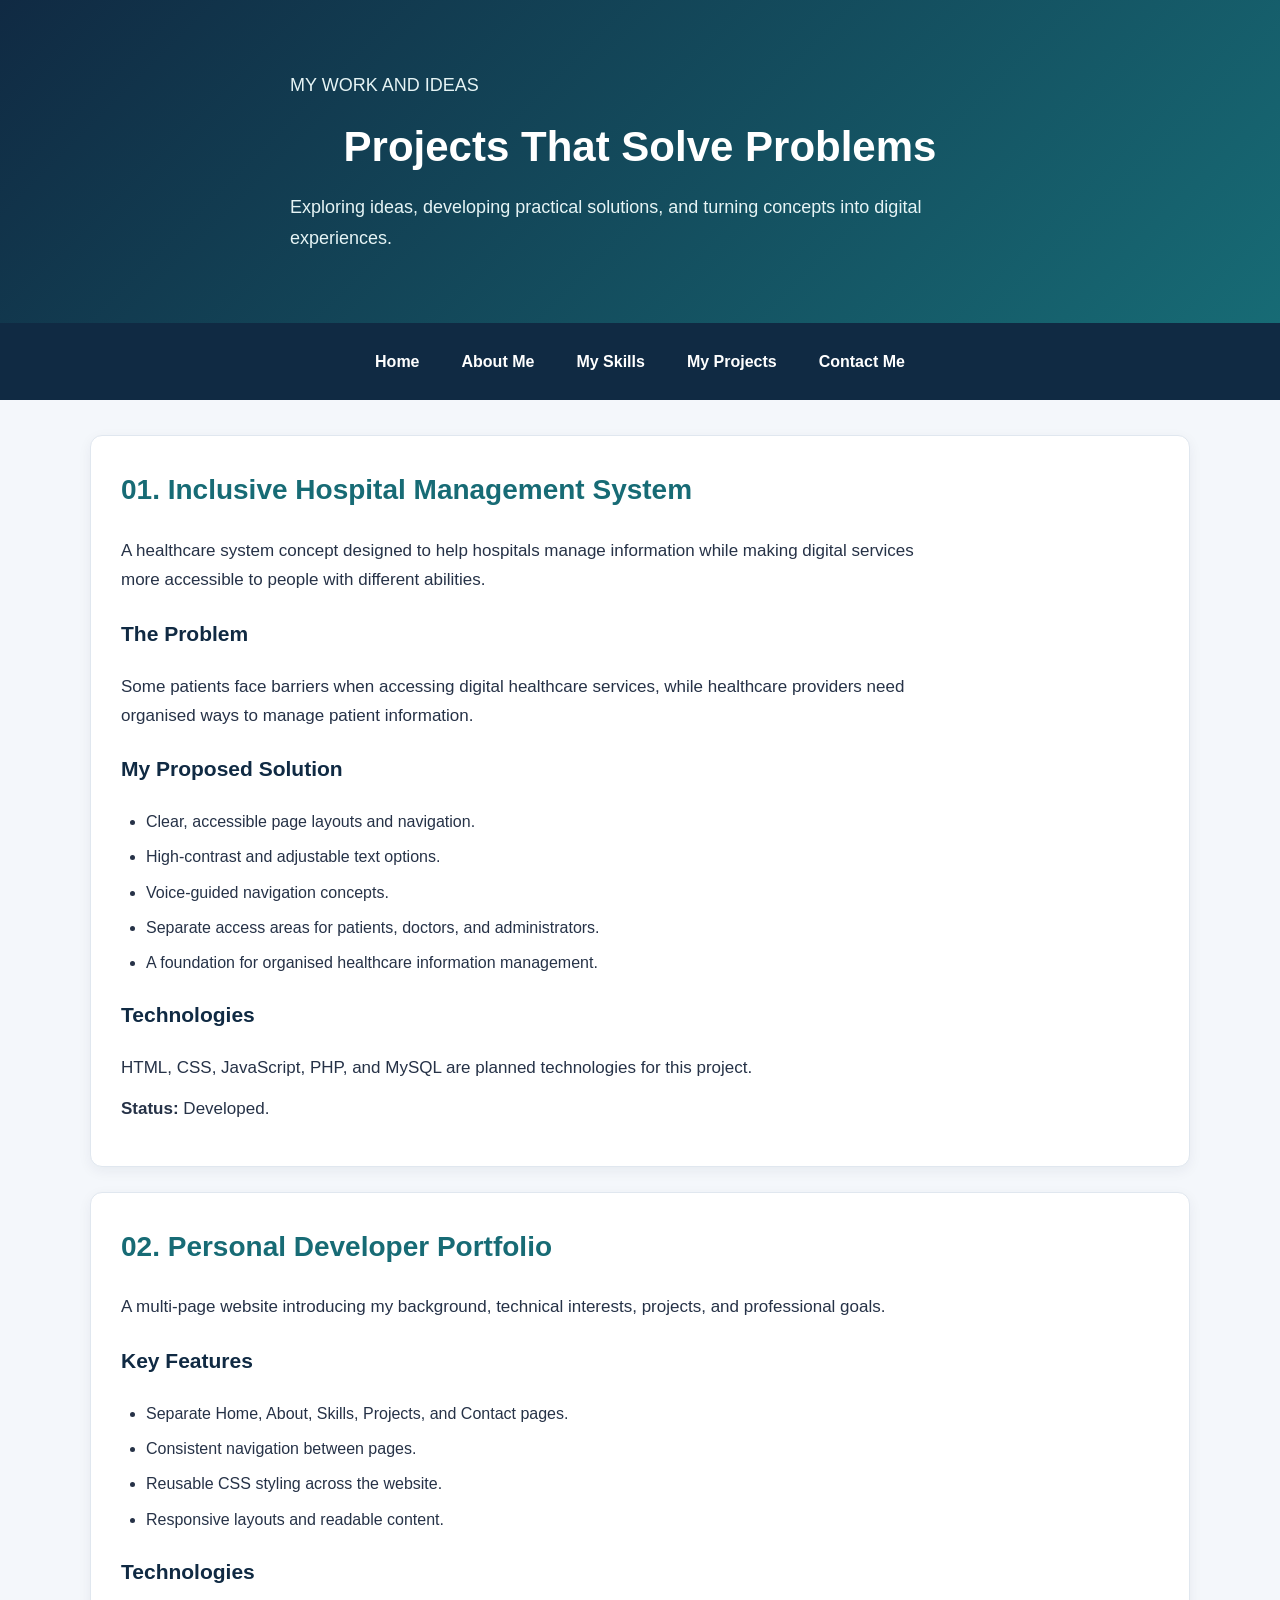
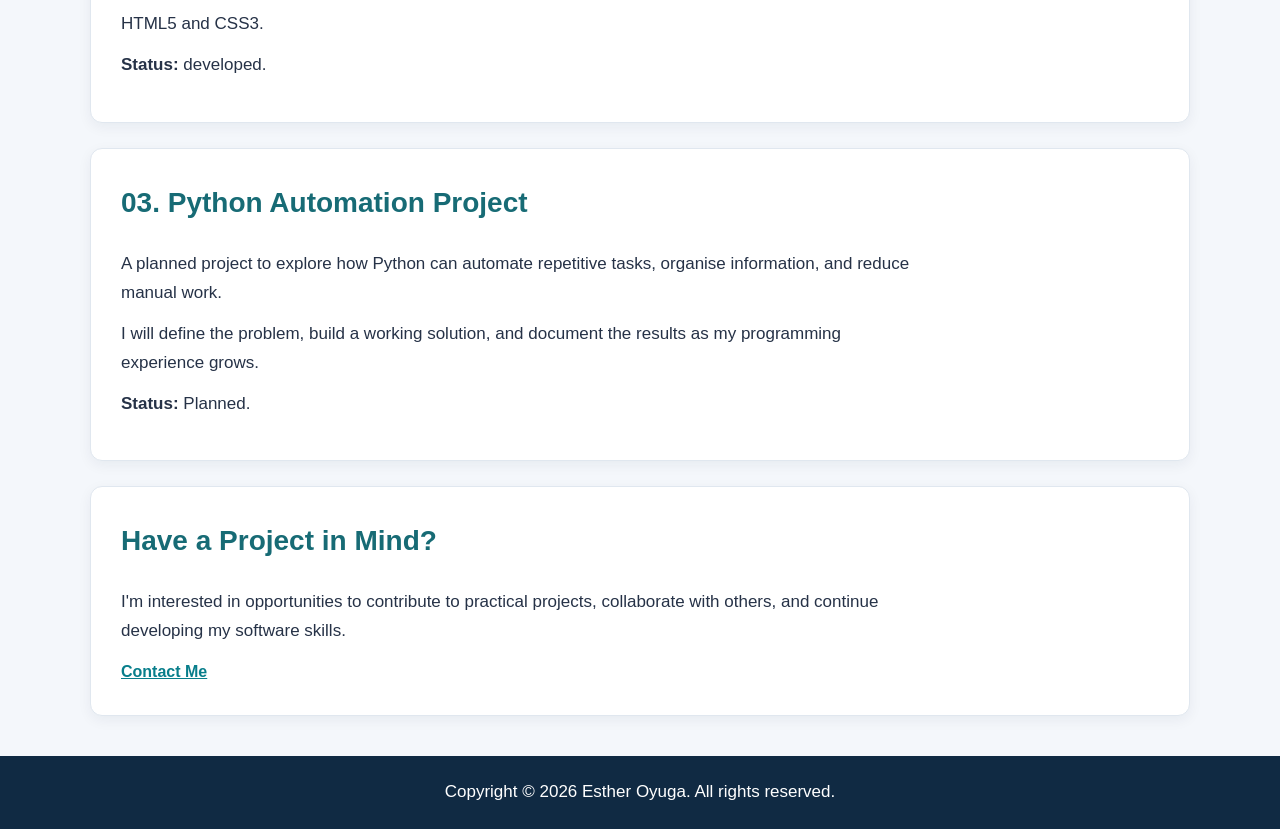
==== projects.html @ 9458ebd8 "Add files via upload" ====
<!DOCTYPE html>
<html lang="en">
<head>
    <meta charset="UTF-8">
    <meta name="viewport" content="width=device-width, initial-scale=1.0">

    <title>My Projects | Esther Oyuga</title>
    <meta name="description" content="Explore Esther Oyuga's web development projects, including an inclusive hospital management system concept and a personal portfolio.">

    <link rel="stylesheet" href="style.css">
</head>
<body>

    <header>
        <p>MY WORK AND IDEAS</p>
        <h1>Projects That Solve Problems</h1>
        <p>
            Exploring ideas, developing practical solutions,
            and turning concepts into digital experiences.
        </p>
    </header>

    <nav>
        <a href="portfolio-index.html">Home</a>
        <a href="about.html">About Me</a>
        <a href="skills.html">My Skills</a>
        <a href="projects.html">My Projects</a>
        <a href="contact.html">Contact Me</a>
    </nav>

    <main>

        <section id="hospital-project">
            <h2>01. Inclusive Hospital Management System</h2>

            <p>
                A healthcare system concept designed to help hospitals
                manage information while making digital services more
                accessible to people with different abilities.
            </p>

            <h3>The Problem</h3>
            <p>
                Some patients face barriers when accessing digital
                healthcare services, while healthcare providers need
                organised ways to manage patient information.
            </p>

            <h3>My Proposed Solution</h3>
            <ul>
                <li>Clear, accessible page layouts and navigation.</li>
                <li>High-contrast and adjustable text options.</li>
                <li>Voice-guided navigation concepts.</li>
                <li>Separate access areas for patients, doctors, and administrators.</li>
                <li>A foundation for organised healthcare information management.</li>
            </ul>

            <h3>Technologies</h3>
            <p>HTML, CSS, JavaScript, PHP, and MySQL are planned technologies for this project.</p>

            <p><strong>Status:</strong> Developed.</p>
        </section>

        <section id="portfolio-project">
            <h2>02. Personal Developer Portfolio</h2>

            <p>
                A multi-page website introducing my background,
                technical interests, projects, and professional goals.
            </p>

            <h3>Key Features</h3>
            <ul>
                <li>Separate Home, About, Skills, Projects, and Contact pages.</li>
                <li>Consistent navigation between pages.</li>
                <li>Reusable CSS styling across the website.</li>
                <li>Responsive layouts and readable content.</li>
            </ul>

            <h3>Technologies</h3>
            <p>HTML5 and CSS3.</p>

            <p><strong>Status:</strong> developed.</p>
        </section>

        <section id="future-projects">
            <h2>03. Python Automation Project</h2>

            <p>
                A planned project to explore how Python can automate
                repetitive tasks, organise information, and reduce
                manual work.
            </p>

            <p>
                I will define the problem, build a working solution,
                and document the results as my programming experience grows.
            </p>

            <p><strong>Status:</strong> Planned.</p>
        </section>

        <section id="collaboration">
            <h2>Have a Project in Mind?</h2>

            <p>
                I'm interested in opportunities to contribute to
                practical projects, collaborate with others, and
                continue developing my software skills.
            </p>

            <a href="contact.html">Contact Me</a>
        </section>

    </main>

    <footer>
        <p>Copyright &copy; 2026 Esther Oyuga. All rights reserved.</p>
    </footer>

</body>
</html>
---- style.css ----
/* 1. General page styling */
* {
    box-sizing: border-box;
}

body {
    margin: 0;
    font-family: Arial, Helvetica, sans-serif;
    background-color: #f4f7fb;
    color: #263247;
    line-height: 1.7;
}

/* 2. Header and welcome section */
header {
    background: linear-gradient(135deg, #102a43, #176b75);
    color: white;
    text-align: center;
    padding: 60px 20px;
}

header h1 {
    color: white;
    font-size: 42px;
    margin: 10px 0;
}

header p {
    color: #e6f4f5;
    font-size: 18px;
    max-width: 700px;
    margin: 10px auto;
}

#welcome {
    color: white;
}

/* 3. Navigation bar */
#links,
nav {
    display: flex;
    justify-content: center;
    align-items: center;
    flex-wrap: wrap;
    gap: 10px;
    background-color: #102a43;
    padding: 15px;
}

nav a {
    color: white;
    text-decoration: none;
    font-weight: bold;
    padding: 10px 16px;
    margin: 0;
    border-radius: 6px;
    transition: background-color 0.3s ease;
}

nav a:hover {
    background-color: #176b75;
    color: white;
    text-decoration: none;
}

/* 4. Main content */
main {
    width: 90%;
    max-width: 1100px;
    margin: 35px auto;
}

section {
    background-color: white;
    border: 1px solid #e0e7ef;
    border-radius: 12px;
    margin: 25px 0;
    padding: 30px;
    box-shadow: 0 4px 14px rgba(16, 42, 67, 0.06);
}

h2 {
    color: #176b75;
    font-size: 28px;
    text-align: left;
    margin-top: 0;
}

h3 {
    color: #102a43;
    font-size: 21px;
}

p {
    font-size: 17px;
    max-width: 800px;
    margin: 12px 0;
    padding: 0;
    height: auto;
    text-align: left;
}

ul {
    padding-left: 25px;
}

li {
    margin-bottom: 8px;
}

/* 5. Links and buttons */
a {
    color: #087e8b;
    font-weight: bold;
}

main a:hover {
    color: #102a43;
}

header a,
button {
    display: inline-block;
    background-color: #16a6a1;
    color: white;
    text-decoration: none;
    font-weight: bold;
    padding: 12px 20px;
    margin: 10px 6px;
    border: none;
    border-radius: 7px;
    cursor: pointer;
    transition: background-color 0.3s ease,
                transform 0.3s ease;
}

header a:hover,
button:hover {
    background-color: #087e8b;
    color: white;
    text-decoration: none;
    transform: translateY(-2px);
}

/* 6. Project boxes */
.box {
    background-color: #edf8f8;
    border: 1px solid #c6e8e7;
    border-radius: 10px;
    padding: 22px;
    margin: 18px 0;
}

/* 7. Contact form */
form {
    max-width: 650px;
}

label {
    display: block;
    font-weight: bold;
    margin-top: 18px;
    margin-bottom: 6px;
}

input,
textarea {
    display: block;
    width: 100%;
    padding: 12px;
    font: inherit;
    border: 1px solid #bdcbd8;
    border-radius: 6px;
    background-color: #fff;
}

input:focus,
textarea:focus {
    outline: 2px solid #16a6a1;
    border-color: #087e8b;
}

/* 8. Footer */
footer {
    background-color: #102a43;
    color: white;
    text-align: center;
    padding: 22px;
    margin-top: 40px;
}

footer p {
    color: white;
    max-width: none;
    margin: 0;
    text-align: center;
}

/* 9. Smaller screens, including phones */
@media (max-width: 600px) {
    header {
        padding: 40px 15px;
    }

    header h1 {
        font-size: 32px;
    }

    main {
        width: 94%;
        margin: 20px auto;
    }

    section {
        padding: 20px;
    }

    h2 {
        font-size: 24px;
    }

    nav {
        gap: 5px;
    }

    nav a {
        padding: 9px 10px;
    }
}

/* HOMEPAGE HERO SECTION */
.hero {
    display: flex;
    justify-content: space-between;
    align-items: center;
    gap: 40px;
    background: linear-gradient(135deg, #102a43, #087e8b);
    color: white;
    padding: 60px 8%;
    min-height: 450px;
    overflow: hidden;
    flex-direction: row;
}

/* INTRODUCTION ON THE LEFT */
.hero-text {
    flex: 1;
    min-width: 0;
}

.hero-text h1 {
    color: white;
    font-size: 42px;
    text-align: left;
    margin: 15px 0;
}

.hero-text p {
    color: #e6f4f5;
    font-size: 18px;
    max-width: 550px;
    width: 100%;
    height: auto;
    padding: 0;
    margin: 15px 0;
    text-align: left;
}

.hero-text a {
    display: inline-block;
    background-color: #16a6a1;
    color: white;
    text-decoration: none;
    padding: 12px 20px;
    margin: 12px 8px 0 0;
    border-radius: 8px;
    transition: background-color 0.3s ease,
                transform 0.3s ease;
}

.hero-text a:hover {
    background-color: #20c5bd;
    color: #102a43;
    transform: translateY(-3px);
}

/* YOUR PHOTO ON THE RIGHT */
.hero-image {
    flex: 1;
    display: flex;
    justify-content: center;
    align-items: center;
    min-width: 0;
}

.hero-image img {
    width: 100%;
    max-width: 380px;
    height: 350px;
    object-fit: cover;
    object-position: center;
    border-radius: 45% 45% 20px 20px;
    border: 5px solid #16a6a1;
    box-shadow: 0 0 30px rgba(22, 166, 161, 0.4);
}

/* MOBILE PHONE LAYOUT */
@media (max-width: 700px) {
    .hero {
        flex-direction: column;
        text-align: center;
        padding: 40px 6%;
        gap: 25px;
    }

    .hero-text h1 {
        font-size: 32px;
        text-align: center;
    }

    .hero-text p {
        text-align: center;
    }

    .hero-image img {
        max-width: 280px;
        height: 300px;
    }

}

/* SKILLS HIGHLIGHTS SECTION */
#skills-preview {
    text-align: center;
}

#skills-preview h2 {
    text-align: center;
    font-size: 30px;
    margin-bottom: 10px;
}

#skills-preview > p {
    margin: 0 auto 30px;
    text-align: center;
}

/* Arrange the skill cards */
.skills-container {
    display: flex;
    justify-content: center;
    align-items: stretch;
    flex-wrap: wrap;
    gap: 20px;
}

/* Individual skill cards */
.skill-card {
    flex: 1 1 200px;
    max-width: 250px;
    background-color: #edf8f8;
    border: 1px solid #c6e8e7;
    border-radius: 12px;
    padding: 22px;
    text-align: center;
    transition: transform 0.3s ease,
                box-shadow 0.3s ease;
}

/* Hover effect */
.skill-card:hover {
    transform: translateY(-6px);
    box-shadow: 0 8px 20px rgba(16, 42, 67, 0.12);
}

.skill-card h3 {
    color: #176b75;
    font-size: 19px;
}

.skill-card p {
    font-size: 15px;
    text-align: center;
    margin: 10px auto 0;
}

/* Phone screens */
@media (max-width: 600px) {
    .skill-card {
        flex: 1 1 100%;
        max-width: none;
    }
}

/* Featured Projects Section */
#featured-projects {
    padding: 40px 20px;
    background-color: #f4f7fb;
    text-align: center;
}

/* Arrange project cards */
.project-container {
    display: flex;
    justify-content: center;
    gap: 25px;
    flex-wrap: wrap;
    margin-top: 30px;
}

/* Individual project cards */
.project-card {
    background-color: white;
    width: 300px;
    padding: 25px;
    border: 1px solid #dddddd;
    border-radius: 12px;
    box-shadow: 0 4px 10px rgba(0, 0, 0, 0.1);
    text-align: left;
    transition: transform 0.3s ease, box-shadow 0.3s ease;
}

/* Project titles */
.project-card h3 {
    color: #173b68;
    font-size: 21px;
}

/* Project descriptions */
.project-card p {
    color: #444444;
    font-size: 16px;
    line-height: 1.6;
    height: auto;
    max-width: 100%;
    padding: 0;
    margin: 12px 0;
}

/* Hover effect */
.project-card:hover {
    transform: translateY(-6px);
    box-shadow: 0 8px 18px rgba(0, 0, 0, 0.18);
}

/* Project buttons */
.project-button {
    display: inline-block;
    background-color: #173b68;
    color: white;
    padding: 12px 20px;
    margin-top: 10px;
    border-radius: 6px;
    text-decoration: none;
    font-weight: bold;
    transition: background-color 0.3s ease;
}

.project-button:hover {
    background-color: #2878c7;
    color: white;
}
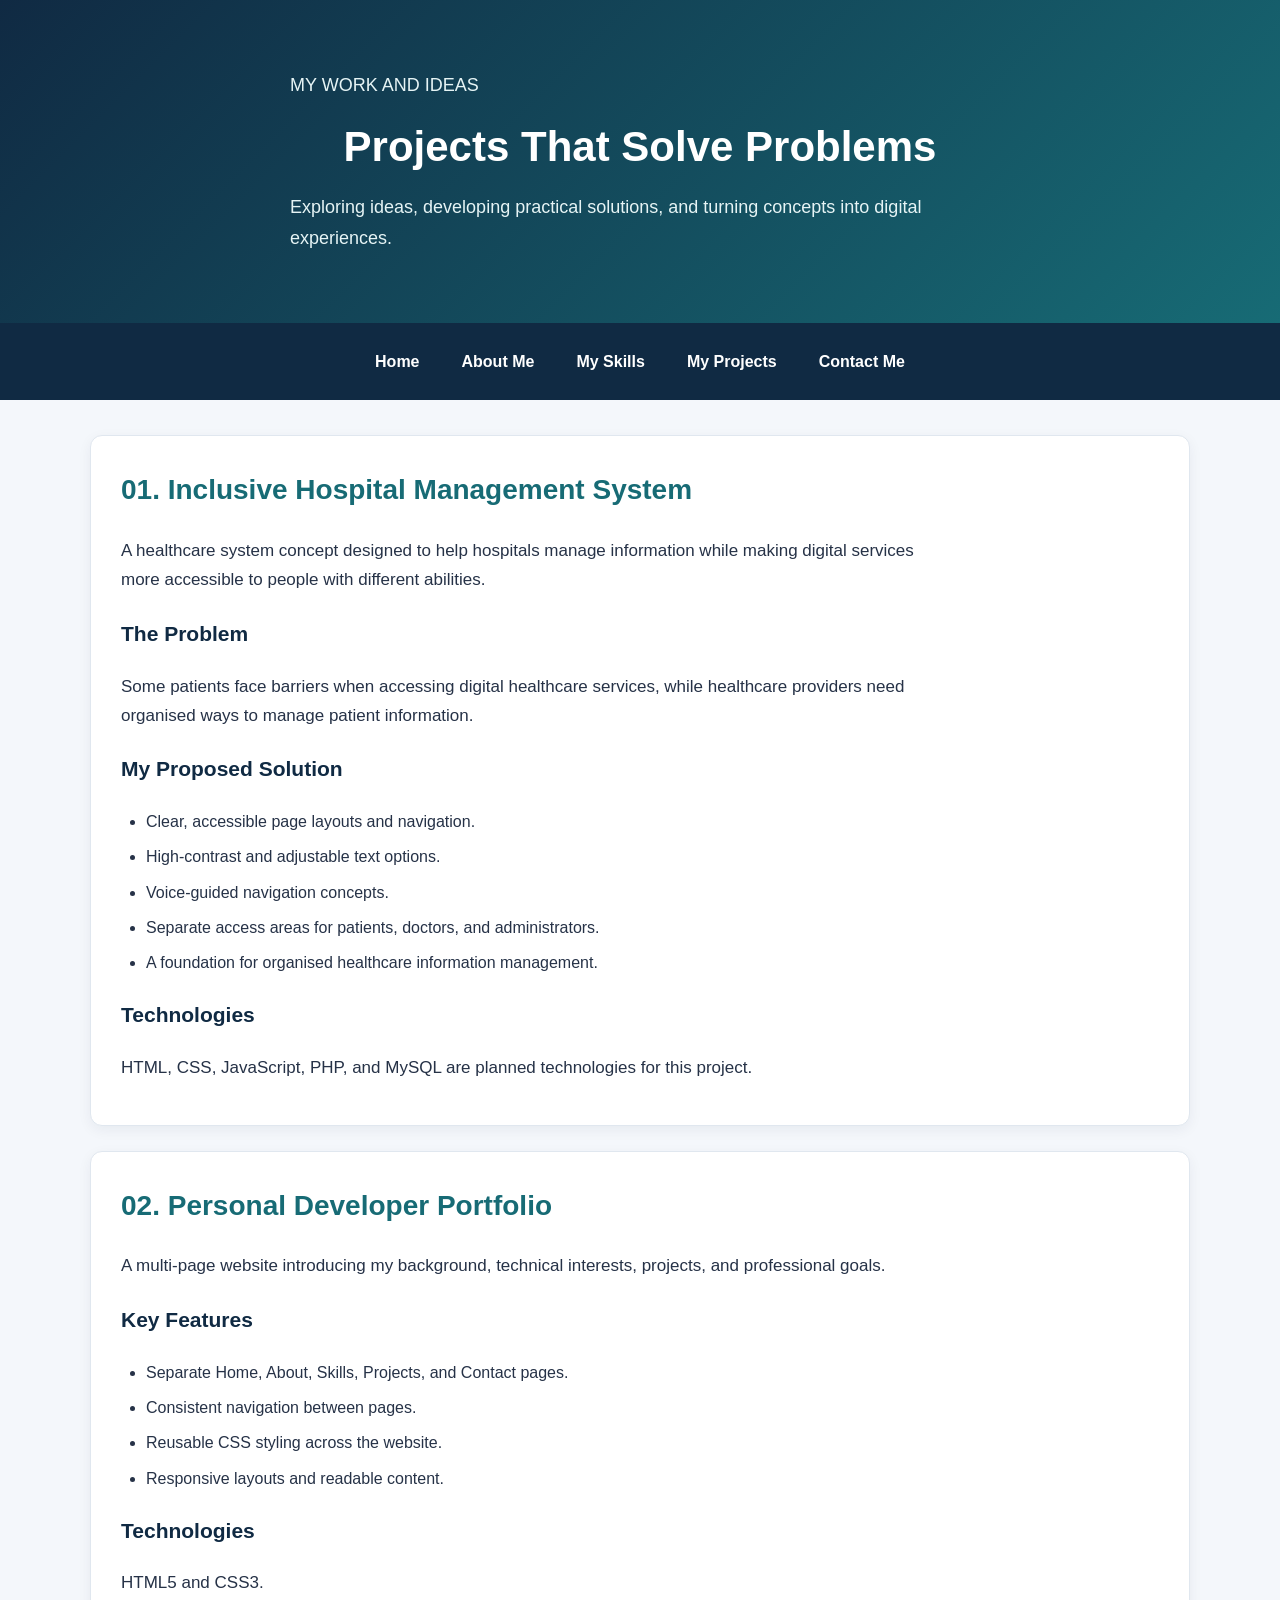
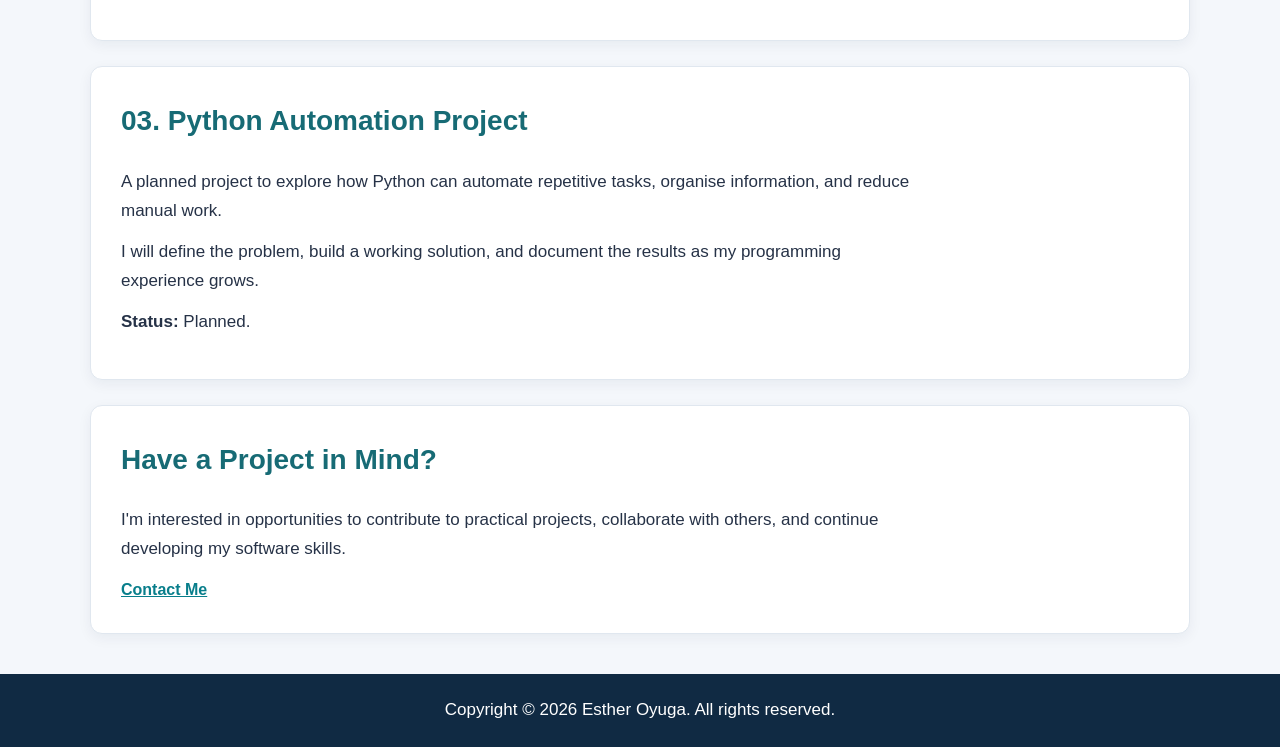
==== commit 588b36f2: "Restore projects.html with original content" ====
--- a/projects.html
+++ b/projects.html
@@ -59,7 +59,7 @@
             <h3>Technologies</h3>
             <p>HTML, CSS, JavaScript, PHP, and MySQL are planned technologies for this project.</p>
 
-            <p><strong>Status:</strong> Developed.</p>
+        
         </section>
 
         <section id="portfolio-project">
@@ -81,7 +81,7 @@
             <h3>Technologies</h3>
             <p>HTML5 and CSS3.</p>
 
-            <p><strong>Status:</strong> developed.</p>
+        
         </section>
 
         <section id="future-projects">
